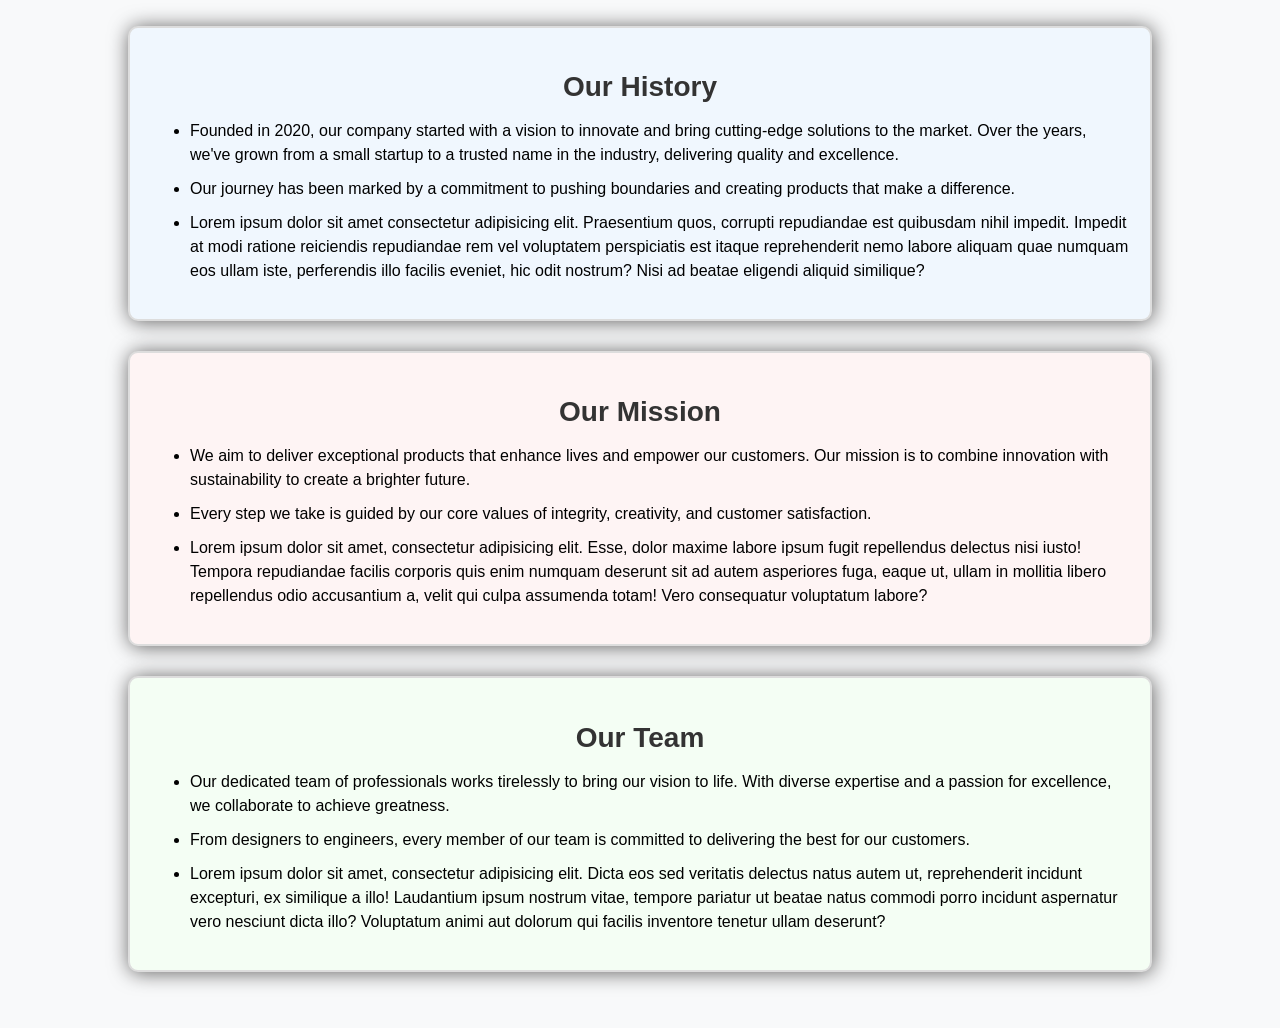
==== About Us/aboutus.html @ 4e39db41 "10 question" ====
<!DOCTYPE html>
<html lang="en">
<head>
    <meta charset="UTF-8">
    <meta name="viewport" content="width=device-width, initial-scale=1.0">
    <title>About Us</title>
    <link rel="stylesheet" href="about.css">
</head>
<body>
    <main>
        <section id="history">
            <div class="heading">
            <h1>Our History</h1></div>
            <ul>
            <li>Founded in 2020, our company started with a vision to innovate and bring cutting-edge solutions to the market. Over the years, we've grown from a small startup to a trusted name in the industry, delivering quality and excellence.</li>
            <li>Our journey has been marked by a commitment to pushing boundaries and creating products that make a difference.</li>
            <li>Lorem ipsum dolor sit amet consectetur adipisicing elit. Praesentium quos, corrupti repudiandae est quibusdam nihil impedit. Impedit at modi ratione reiciendis repudiandae rem vel voluptatem perspiciatis est itaque reprehenderit nemo labore aliquam quae numquam eos ullam iste, perferendis illo facilis eveniet, hic odit nostrum? Nisi ad beatae eligendi aliquid similique?</li>
            </ul>
        </section>
        <section id="mission">
            <div class="heading">
            <h1>Our Mission</h1></div>
            <ul>
            <li>We aim to deliver exceptional products that enhance lives and empower our customers. Our mission is to combine innovation with sustainability to create a brighter future.</li>
            <li>Every step we take is guided by our core values of integrity, creativity, and customer satisfaction.</li>
            <li>Lorem ipsum dolor sit amet, consectetur adipisicing elit. Esse, dolor maxime labore ipsum fugit repellendus delectus nisi iusto! Tempora repudiandae facilis corporis quis enim numquam deserunt sit ad autem asperiores fuga, eaque ut, ullam in mollitia libero repellendus odio accusantium a, velit qui culpa assumenda totam! Vero consequatur voluptatum labore?</li></ul>
        </section>
        <section id="team">
            <div class="heading">
            <h1>Our Team</h1></div>
            <ul>
            <li>Our dedicated team of professionals works tirelessly to bring our vision to life. With diverse expertise and a passion for excellence, we collaborate to achieve greatness.</li>
            <li>From designers to engineers, every member of our team is committed to delivering the best for our customers.</li>
            <li>Lorem ipsum dolor sit amet, consectetur adipisicing elit. Dicta eos sed veritatis delectus natus autem ut, reprehenderit incidunt excepturi, ex similique a illo! Laudantium ipsum nostrum vitae, tempore pariatur ut beatae natus commodi porro incidunt aspernatur vero nesciunt dicta illo? Voluptatum animi aut dolorum qui facilis inventore tenetur ullam deserunt?</li></ul>
        </section>
    </main>
</body>
</html>
---- About Us/about.css ----
body {
    font-family: Arial, sans-serif;
    padding: 2vh;
    background-color: #f8f9fa;
}

main {
    max-width: 80vw;
    margin: 0 auto;
}

section {
    margin-bottom: 30px;
    padding: 20px;
    background-color: #fff;
    border: 2px solid #ddd;
    border-radius: 10px;
    box-shadow: 1px 1px 20px rgb(98, 97, 97);
}

section h1 {
    font-size: 28px;
    margin-bottom: 15px;
    color: #333;
}
.heading{
    text-align: center;
}

section li {
    font-size: 16px;
    margin-bottom: 10px;
    line-height: 24px;
}

#history {
    background-color: #f0f7fe;
}

#mission {
    background-color: #fef4f4;
}

#team {
    background-color: #f4fef4;
}

@media (max-width: 768px) {
    body {
        padding: 1.5vh;
    }

    section {
        padding: 15px;
        margin-bottom: 20px;
    }

    section h1 {
        font-size: 24px;
    }

    section li {
        font-size: 14px;
    }
}

@media (max-width: 480px) {
    body {
        padding: 1vh;
    }

    section {
        padding: 10px;
        margin-bottom: 15px;
    }

    section h1 {
        font-size: 20px;
    }

    section li {
        font-size: 13px;
        line-height: 20px;
    }
}
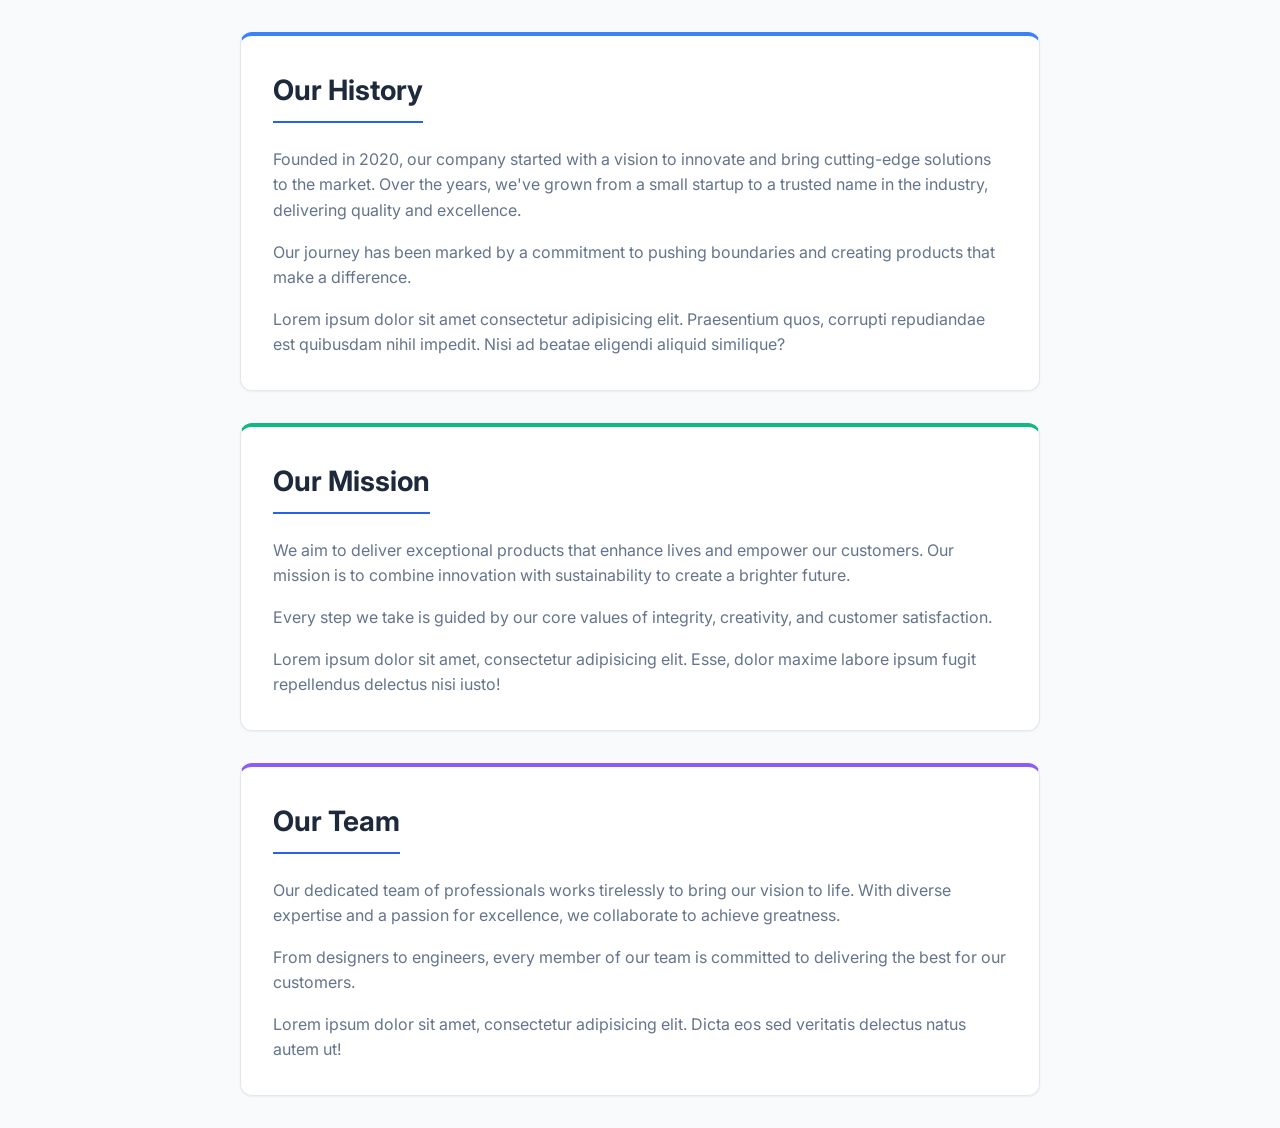
==== commit 09329818: "added responsiveness and edited readme" ====
--- a/About Us/aboutus.html
+++ b/About Us/aboutus.html
@@ -1,38 +1,38 @@
-<!DOCTYPE html>
-<html lang="en">
-<head>
-    <meta charset="UTF-8">
-    <meta name="viewport" content="width=device-width, initial-scale=1.0">
-    <title>About Us</title>
-    <link rel="stylesheet" href="about.css">
-</head>
-<body>
-    <main>
-        <section id="history">
-            <div class="heading">
-            <h1>Our History</h1></div>
-            <ul>
-            <li>Founded in 2020, our company started with a vision to innovate and bring cutting-edge solutions to the market. Over the years, we've grown from a small startup to a trusted name in the industry, delivering quality and excellence.</li>
-            <li>Our journey has been marked by a commitment to pushing boundaries and creating products that make a difference.</li>
-            <li>Lorem ipsum dolor sit amet consectetur adipisicing elit. Praesentium quos, corrupti repudiandae est quibusdam nihil impedit. Impedit at modi ratione reiciendis repudiandae rem vel voluptatem perspiciatis est itaque reprehenderit nemo labore aliquam quae numquam eos ullam iste, perferendis illo facilis eveniet, hic odit nostrum? Nisi ad beatae eligendi aliquid similique?</li>
-            </ul>
-        </section>
-        <section id="mission">
-            <div class="heading">
-            <h1>Our Mission</h1></div>
-            <ul>
-            <li>We aim to deliver exceptional products that enhance lives and empower our customers. Our mission is to combine innovation with sustainability to create a brighter future.</li>
-            <li>Every step we take is guided by our core values of integrity, creativity, and customer satisfaction.</li>
-            <li>Lorem ipsum dolor sit amet, consectetur adipisicing elit. Esse, dolor maxime labore ipsum fugit repellendus delectus nisi iusto! Tempora repudiandae facilis corporis quis enim numquam deserunt sit ad autem asperiores fuga, eaque ut, ullam in mollitia libero repellendus odio accusantium a, velit qui culpa assumenda totam! Vero consequatur voluptatum labore?</li></ul>
-        </section>
-        <section id="team">
-            <div class="heading">
-            <h1>Our Team</h1></div>
-            <ul>
-            <li>Our dedicated team of professionals works tirelessly to bring our vision to life. With diverse expertise and a passion for excellence, we collaborate to achieve greatness.</li>
-            <li>From designers to engineers, every member of our team is committed to delivering the best for our customers.</li>
-            <li>Lorem ipsum dolor sit amet, consectetur adipisicing elit. Dicta eos sed veritatis delectus natus autem ut, reprehenderit incidunt excepturi, ex similique a illo! Laudantium ipsum nostrum vitae, tempore pariatur ut beatae natus commodi porro incidunt aspernatur vero nesciunt dicta illo? Voluptatum animi aut dolorum qui facilis inventore tenetur ullam deserunt?</li></ul>
-        </section>
-    </main>
-</body>
+<!DOCTYPE html>
+<html lang="en">
+<head>
+    <meta charset="UTF-8">
+    <meta name="viewport" content="width=device-width, initial-scale=1.0">
+    <title>About Us</title>
+    <link href="https://fonts.googleapis.com/css2?family=Inter:wght@400;600;700&display=swap" rel="stylesheet">
+    <link rel="stylesheet" href="about.css">
+</head>
+<body>
+    <main>
+        <section id="history" class="card fade-in">
+            <div class="heading">
+                <h1>Our History</h1>
+            </div>
+            <p>Founded in 2020, our company started with a vision to innovate and bring cutting-edge solutions to the market. Over the years, we've grown from a small startup to a trusted name in the industry, delivering quality and excellence.</p>
+            <p>Our journey has been marked by a commitment to pushing boundaries and creating products that make a difference.</p>
+            <p>Lorem ipsum dolor sit amet consectetur adipisicing elit. Praesentium quos, corrupti repudiandae est quibusdam nihil impedit. Nisi ad beatae eligendi aliquid similique?</p>
+        </section>
+        <section id="mission" class="card fade-in" style="animation-delay: 0.1s;">
+            <div class="heading">
+                <h1>Our Mission</h1>
+            </div>
+            <p>We aim to deliver exceptional products that enhance lives and empower our customers. Our mission is to combine innovation with sustainability to create a brighter future.</p>
+            <p>Every step we take is guided by our core values of integrity, creativity, and customer satisfaction.</p>
+            <p>Lorem ipsum dolor sit amet, consectetur adipisicing elit. Esse, dolor maxime labore ipsum fugit repellendus delectus nisi iusto!</p>
+        </section>
+        <section id="team" class="card fade-in" style="animation-delay: 0.2s;">
+            <div class="heading">
+                <h1>Our Team</h1>
+            </div>
+            <p>Our dedicated team of professionals works tirelessly to bring our vision to life. With diverse expertise and a passion for excellence, we collaborate to achieve greatness.</p>
+            <p>From designers to engineers, every member of our team is committed to delivering the best for our customers.</p>
+            <p>Lorem ipsum dolor sit amet, consectetur adipisicing elit. Dicta eos sed veritatis delectus natus autem ut!</p>
+        </section>
+    </main>
+</body>
 </html>
--- a/About Us/about.css
+++ b/About Us/about.css
@@ -1,86 +1,132 @@
-
-body {
-    font-family: Arial, sans-serif;
-    padding: 2vh;
-    background-color: #f8f9fa;
-}
-
-main {
-    max-width: 80vw;
-    margin: 0 auto;
-}
-
-section {
-    margin-bottom: 30px;
-    padding: 20px;
-    background-color: #fff;
-    border: 2px solid #ddd;
-    border-radius: 10px;
-    box-shadow: 1px 1px 20px rgb(98, 97, 97);
-}
-
-section h1 {
-    font-size: 28px;
-    margin-bottom: 15px;
-    color: #333;
-}
-.heading{
-    text-align: center;
-}
-
-section li {
-    font-size: 16px;
-    margin-bottom: 10px;
-    line-height: 24px;
-}
-
-#history {
-    background-color: #f0f7fe;
-}
-
-#mission {
-    background-color: #fef4f4;
-}
-
-#team {
-    background-color: #f4fef4;
-}
-
-@media (max-width: 768px) {
-    body {
-        padding: 1.5vh;
-    }
-
-    section {
-        padding: 15px;
-        margin-bottom: 20px;
-    }
-
-    section h1 {
-        font-size: 24px;
-    }
-
-    section li {
-        font-size: 14px;
-    }
-}
-
-@media (max-width: 480px) {
-    body {
-        padding: 1vh;
-    }
-
-    section {
-        padding: 10px;
-        margin-bottom: 15px;
-    }
-
-    section h1 {
-        font-size: 20px;
-    }
-
-    section li {
-        font-size: 13px;
-        line-height: 20px;
-    }
+:root {
+    --primary-color: #2563eb;
+    --bg-color: #f8fafc;
+    --card-bg: #ffffff;
+    --text-color: #1e293b;
+    --text-muted: #64748b;
+    --border-color: #e2e8f0;
+    --shadow-sm: 0 1px 2px 0 rgb(0 0 0 / 0.05);
+    --shadow-md: 0 4px 6px -1px rgb(0 0 0 / 0.1), 0 2px 4px -2px rgb(0 0 0 / 0.1);
+    --shadow-lg: 0 10px 15px -3px rgb(0 0 0 / 0.1), 0 4px 6px -4px rgb(0 0 0 / 0.1);
+    --radius: 0.75rem;
+}
+
+@media (prefers-color-scheme: dark) {
+    :root {
+        --bg-color: #0f172a;
+        --card-bg: #1e293b;
+        --text-color: #f8fafc;
+        --text-muted: #94a3b8;
+        --border-color: #334155;
+    }
+}
+
+* {
+    box-sizing: border-box;
+    margin: 0;
+    padding: 0;
+}
+
+body {
+    font-family: 'Inter', system-ui, -apple-system, sans-serif;
+    background-color: var(--bg-color);
+    color: var(--text-color);
+    line-height: 1.6;
+    padding: 2rem 1rem;
+    transition: background-color 0.3s, color 0.3s;
+}
+
+main {
+    max-width: 800px;
+    margin: 0 auto;
+    display: flex;
+    flex-direction: column;
+    gap: 2rem;
+}
+
+.card {
+    background-color: var(--card-bg);
+    border: 1px solid var(--border-color);
+    border-radius: var(--radius);
+    padding: 2rem;
+    box-shadow: var(--shadow-sm);
+    transition: transform 0.2s, box-shadow 0.2s;
+}
+
+.card:hover {
+    transform: translateY(-2px);
+    box-shadow: var(--shadow-md);
+}
+
+.heading {
+    margin-bottom: 1.5rem;
+    border-bottom: 2px solid var(--primary-color);
+    display: inline-block;
+    padding-bottom: 0.5rem;
+}
+
+section h1 {
+    font-size: 1.75rem;
+    font-weight: 700;
+    color: var(--text-color);
+}
+
+section p {
+    font-size: 1rem;
+    color: var(--text-muted);
+    margin-bottom: 1rem;
+}
+
+section p:last-child {
+    margin-bottom: 0;
+}
+
+/* Specific section accents */
+#history { border-top: 4px solid #3b82f6; }
+#mission { border-top: 4px solid #10b981; }
+#team { border-top: 4px solid #8b5cf6; }
+
+/* Animations */
+@keyframes fadeInData {
+    from { opacity: 0; transform: translateY(10px); }
+    to { opacity: 1; transform: translateY(0); }
+}
+
+.fade-in {
+    opacity: 0;
+    animation: fadeInData 0.6s ease-out forwards;
+}
+
+/* Responsive */
+@media (max-width: 768px) {
+    main {
+        gap: 1.5rem;
+    }
+    
+    .card {
+        padding: 1.5rem;
+    }
+
+    section h1 {
+        font-size: 1.5rem;
+    }
+}
+
+@media (max-width: 480px) {
+    body {
+        padding: 1rem 0.5rem;
+    }
+
+    .card {
+        padding: 1.25rem;
+        border-radius: 0.5rem;
+    }
+
+    section h1 {
+        font-size: 1.25rem;
+    }
+
+    section p {
+        font-size: 0.95rem;
+    }
 }
